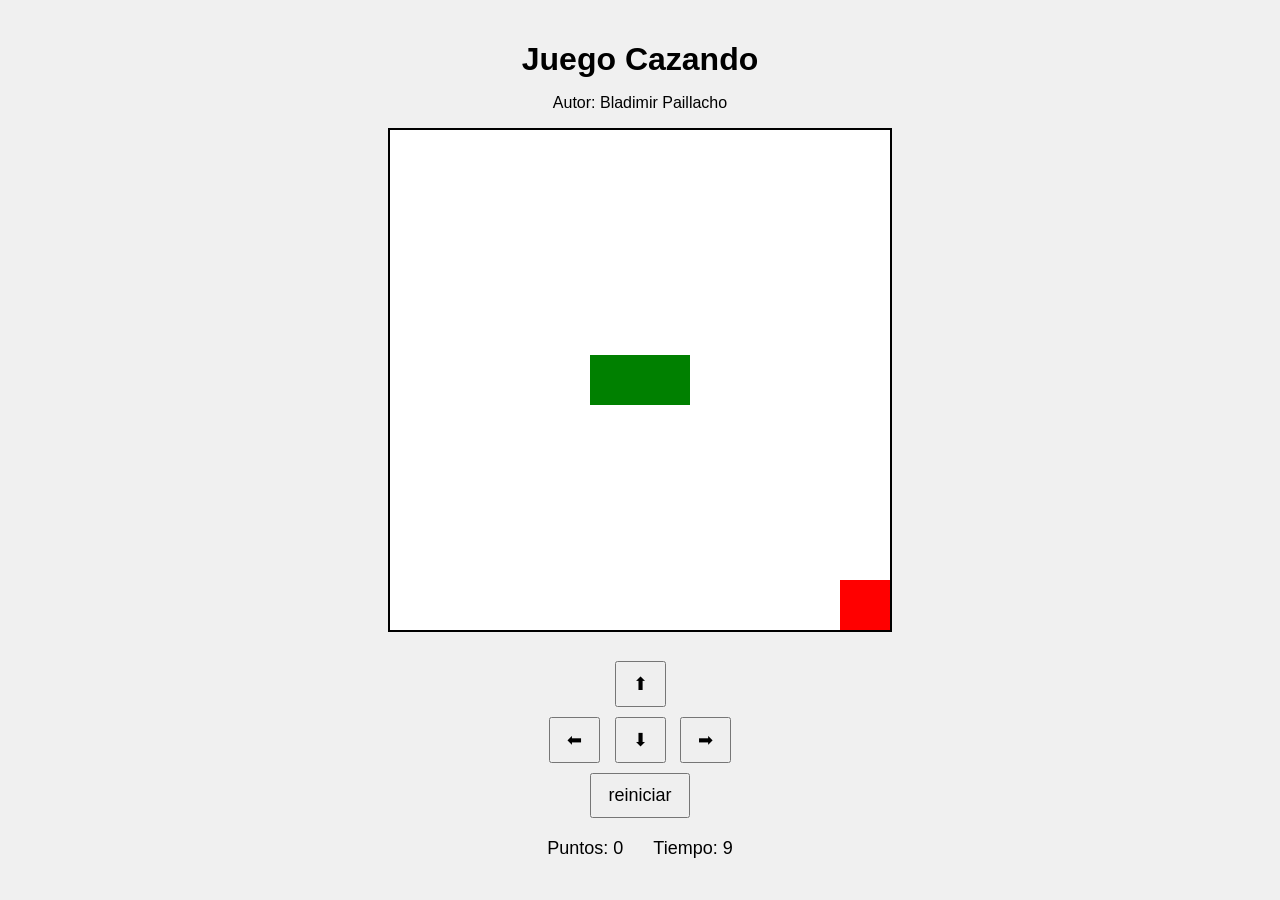
==== index.html @ b953b08d "renombrar cazandohtml por index html" ====
<!DOCTYPE html>
<html>
<head>
  <title>Juego Cazando</title>
  <link rel="stylesheet" href="cazando.css"/>
  <script src="utilitarios.js"></script>

</head>
<body onload ="iniciarJuego()">

  <h1>Juego Cazando</h1>
  <p>Autor: Bladimir Paillacho </p>
  <canvas id ="areaJuego" width="500" height="500"></canvas>


  <div class="controles">
    <button onclick="moverArriba()">⬆</button>
    <br>
    <button onclick="moverIzquierda()">⬅</button>
    <button onclick="moverAbajo()">⬇</button>
    <button onclick="moverDerecha()">➡</button>

    </div>

    <button onclick="reiniciar()">reiniciar</button>

  <div class="panel">
    <span>Puntos: <span id="puntos">0</span></span>
    <span>Tiempo: <span id="tiempo">10</span></span>
  </div>

  <p id="mensaje"></p>
  <script src="cazando.js"></script>
</body>
</html>
---- cazando.css ----
body {
  text-align: center;
  font-family: Arial, sans-serif;
  background: #f0f0f0;
  margin: 0;
  padding: 20px;
}

h1 {
  margin-bottom: 5px;
}

.panel {
  margin: 15px 0;
  font-size: 18px;
  display: flex;
  justify-content: center;
  gap: 30px;
}

canvas {
  background: white;
  border: 2px solid black;
}

.controles {
  margin-top: 20px;
}

button {
  margin: 5px;
  padding: 10px 16px;
  font-size: 18px;
  cursor: pointer;
}

#mensaje {
  font-size: 20px;
  font-weight: bold;
  color: darkred;
  margin-top: 15px;
}
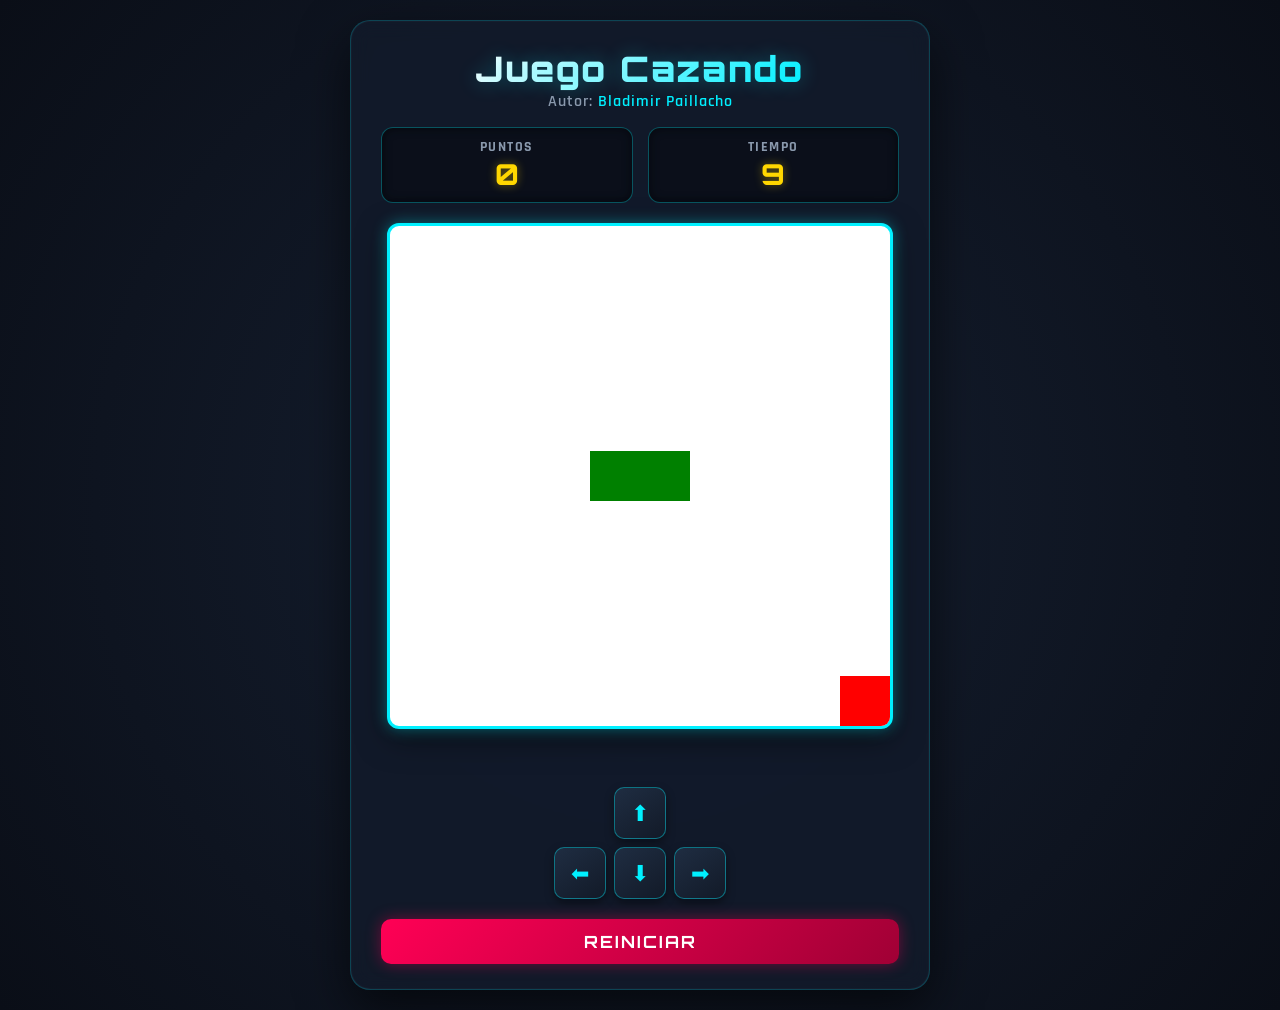
==== commit 48965f2e: "mejoras con ia" ====
--- a/index.html
+++ b/index.html
@@ -1,35 +1,64 @@
 <!DOCTYPE html>
-<html>
+<html lang="es">
 <head>
+  <meta charset="UTF-8"> <!-- Línea agregada: Soporte de caracteres especiales -->
+  <meta name="viewport" content="width=device-width, initial-scale=1.0"> <!-- Línea agregada: Adaptabilidad a móviles y tablets -->
   <title>Juego Cazando</title>
+  <!-- Fuentes modernas desde Google Fonts -->
+  <link rel="preconnect" href="https://fonts.googleapis.com">
+  <link rel="preconnect" href="https://fonts.gstatic.com" crossorigin>
+  <link href="https://fonts.googleapis.com/css2?family=Orbitron:wght@600;800;900&family=Rajdhani:wght@500;600;700&display=swap" rel="stylesheet">
   <link rel="stylesheet" href="cazando.css"/>
   <script src="utilitarios.js"></script>
+</head>
+<body onload="iniciarJuego()">
 
-</head>
-<body onload ="iniciarJuego()">
+  <!-- Línea modificada: Se creó un contenedor global 'game-wrapper' para centrar el juego en pantalla -->
+  <div class="game-wrapper">
 
-  <h1>Juego Cazando</h1>
-  <p>Autor: Bladimir Paillacho </p>
-  <canvas id ="areaJuego" width="500" height="500"></canvas>
+    <!-- Línea modificada: Se envolvió el título y autor en un encabezado visual -->
+    <header class="game-header">
+      <h1 class="game-title">Juego Cazando</h1>
+      <p class="author">Autor: <span>Bladimir Paillacho</span></p>
+    </header>
 
-
-  <div class="controles">
-    <button onclick="moverArriba()">⬆</button>
-    <br>
-    <button onclick="moverIzquierda()">⬅</button>
-    <button onclick="moverAbajo()">⬇</button>
-    <button onclick="moverDerecha()">➡</button>
-
+    <!-- Línea modificada: Se colocó el panel de estadísticas antes del canvas para mejor jerarquía visual -->
+    <div class="panel">
+      <div class="stat-card">
+        <span class="stat-label">Puntos</span>
+        <span id="puntos" class="stat-value">0</span>
+      </div>
+      <div class="stat-card">
+        <span class="stat-label">Tiempo</span>
+        <span id="tiempo" class="stat-value">10</span>
+      </div>
     </div>
 
-    <button onclick="reiniciar()">reiniciar</button>
+    <!-- Línea modificada: Se envolvió el canvas en un marco cibernético sin alterar sus atributos ID, width ni height -->
+    <main class="canvas-container">
+      <canvas id="areaJuego" width="500" height="500"></canvas>
+      <p id="mensaje"></p>
+    </main>
 
-  <div class="panel">
-    <span>Puntos: <span id="puntos">0</span></span>
-    <span>Tiempo: <span id="tiempo">10</span></span>
-  </div>
+    <!-- Controles direccionales (Mantiene exactos todos los botones y funciones onclick) -->
+    <div class="controles">
+      <div class="dpad-row">
+        <button onclick="moverArriba()" class="btn-dpad">⬆</button>
+      </div>
+      <div class="dpad-row">
+        <button onclick="moverIzquierda()" class="btn-dpad">⬅</button>
+        <button onclick="moverAbajo()" class="btn-dpad">⬇</button>
+        <button onclick="moverDerecha()" class="btn-dpad">➡</button>
+      </div>
+    </div>
 
-  <p id="mensaje"></p>
+    <!-- Botón de Reinicio (Mantiene idéntico el evento onclick) -->
+    <div class="actions-container">
+      <button onclick="reiniciar()" class="btn-reset">Reiniciar</button>
+    </div>
+
+  </div> <!-- Fin de game-wrapper -->
+
   <script src="cazando.js"></script>
 </body>
 </html>
--- a/cazando.css
+++ b/cazando.css
@@ -1,42 +1,258 @@
+/* ==========================================================================
+   RESET & VARIABLES GLOBALES
+   ========================================================================== */
+* {
+  margin: 0;
+  padding: 0;
+  box-sizing: border-box;
+}
+
+:root {
+  --bg-dark: #0a0e17;
+  --panel-bg: rgba(18, 26, 43, 0.85);
+  --primary-accent: #00f0ff;
+  --secondary-accent: #ff0055;
+  --gold-accent: #ffd700;
+  --text-main: #f0f4f8;
+  --text-muted: #8a99ad;
+  --font-game: 'Orbitron', sans-serif;
+  --font-ui: 'Rajdhani', sans-serif;
+  --glow-cyan: 0 0 15px rgba(0, 240, 255, 0.4);
+  --glow-red: 0 0 15px rgba(255, 0, 85, 0.4);
+}
+
 body {
+  background: radial-gradient(circle at center, #162032 0%, var(--bg-dark) 100%);
+  color: var(--text-main);
+  font-family: var(--font-ui);
+  min-height: 100vh;
+  display: flex;
+  justify-content: center;
+  align-items: center;
+  padding: 20px;
+}
+
+/* ==========================================================================
+   CONTENEDOR Y ESTRUCTURA GENERAL
+   ========================================================================== */
+.game-wrapper {
+  background: var(--panel-bg);
+  backdrop-filter: blur(10px);
+  border: 1px solid rgba(0, 240, 255, 0.2);
+  border-radius: 20px;
+  padding: 25px 30px;
+  box-shadow: 0 20px 50px rgba(0, 0, 0, 0.6), inset 0 0 2px rgba(255, 255, 255, 0.1);
+  display: flex;
+  flex-direction: column;
+  align-items: center;
+  max-width: 580px;
+  width: 100%;
+}
+
+/* Encabezado */
+.game-header {
   text-align: center;
-  font-family: Arial, sans-serif;
-  background: #f0f0f0;
-  margin: 0;
-  padding: 20px;
-}
-
-h1 {
-  margin-bottom: 5px;
-}
-
+  margin-bottom: 15px;
+}
+
+.game-title {
+  font-family: var(--font-game);
+  font-size: 2.2rem;
+  font-weight: 900;
+  letter-spacing: 2px;
+  background: linear-gradient(135deg, #ffffff 0%, var(--primary-accent) 100%);
+  -webkit-background-clip: text;
+  -webkit-text-fill-color: transparent;
+  text-shadow: 0 0 20px rgba(0, 240, 255, 0.3);
+}
+
+.author {
+  color: var(--text-muted);
+  font-size: 1rem;
+  font-weight: 600;
+  letter-spacing: 1px;
+}
+
+.author span {
+  color: var(--primary-accent);
+}
+
+/* ==========================================================================
+   PANEL DE MÉTRICAS (PUNTOS Y TIEMPO)
+   ========================================================================== */
 .panel {
-  margin: 15px 0;
-  font-size: 18px;
+  display: flex;
+  justify-content: space-around;
+  width: 100%;
+  margin-bottom: 20px;
+  gap: 15px;
+}
+
+.stat-card {
+  background: rgba(10, 14, 23, 0.8);
+  border: 1px solid rgba(0, 240, 255, 0.3);
+  border-radius: 12px;
+  padding: 10px 20px;
+  flex: 1;
+  display: flex;
+  flex-direction: column;
+  align-items: center;
+  box-shadow: inset 0 0 10px rgba(0, 0, 0, 0.5);
+}
+
+.stat-label {
+  font-size: 0.85rem;
+  text-transform: uppercase;
+  color: var(--text-muted);
+  letter-spacing: 1.5px;
+  font-weight: 700;
+}
+
+.stat-value {
+  font-family: var(--font-game);
+  font-size: 1.8rem;
+  font-weight: 800;
+  color: var(--gold-accent);
+  text-shadow: 0 0 10px rgba(255, 215, 0, 0.4);
+}
+
+/* ==========================================================================
+   ÁREA DE JUEGO (CANVAS & MENSAJES)
+   ========================================================================== */
+.canvas-container {
+  position: relative;
+  display: flex;
+  flex-direction: column;
+  align-items: center;
+  width: 100%;
+}
+
+canvas#areaJuego {
+  background: #ffffff;
+  border-radius: 12px;
+  border: 3px solid var(--primary-accent);
+  box-shadow: var(--glow-cyan), 0 10px 30px rgba(0, 0, 0, 0.5);
+  max-width: 100%;
+  height: auto;
+  aspect-ratio: 1 / 1;
+}
+
+/* Mensaje emergente o final de partida */
+#mensaje {
+  font-family: var(--font-game);
+  font-size: 1.2rem;
+  font-weight: 800;
+  color: var(--secondary-accent);
+  text-shadow: var(--glow-red);
+  margin-top: 15px;
+  min-height: 28px;
+  text-transform: uppercase;
+  letter-spacing: 1px;
+}
+
+/* ==========================================================================
+   CONTROLES D-PAD Y BOTONES
+   ========================================================================== */
+.controles {
+  margin-top: 15px;
+  display: flex;
+  flex-direction: column;
+  align-items: center;
+  gap: 8px;
+}
+
+.dpad-row {
   display: flex;
   justify-content: center;
-  gap: 30px;
-}
-
-canvas {
-  background: white;
-  border: 2px solid black;
-}
-
-.controles {
+  gap: 8px;
+}
+
+.btn-dpad {
+  background: linear-gradient(145deg, #1f2d42, #121a28);
+  color: var(--primary-accent);
+  border: 1px solid rgba(0, 240, 255, 0.4);
+  border-radius: 10px;
+  width: 52px;
+  height: 52px;
+  font-size: 1.4rem;
+  cursor: pointer;
+  display: flex;
+  justify-content: center;
+  align-items: center;
+  transition: all 0.15s ease;
+  box-shadow: 0 4px 10px rgba(0, 0, 0, 0.4);
+}
+
+.btn-dpad:hover {
+  background: var(--primary-accent);
+  color: var(--bg-dark);
+  box-shadow: var(--glow-cyan);
+  transform: translateY(-2px);
+}
+
+.btn-dpad:active {
+  transform: translateY(1px);
+  box-shadow: none;
+}
+
+.actions-container {
   margin-top: 20px;
-}
-
-button {
-  margin: 5px;
-  padding: 10px 16px;
-  font-size: 18px;
+  width: 100%;
+}
+
+.btn-reset {
+  width: 100%;
+  background: linear-gradient(135deg, var(--secondary-accent) 0%, #a00035 100%);
+  color: #ffffff;
+  font-family: var(--font-game);
+  font-size: 1.05rem;
+  font-weight: 700;
+  text-transform: uppercase;
+  letter-spacing: 2px;
+  padding: 12px 20px;
+  border: none;
+  border-radius: 10px;
   cursor: pointer;
-}
-
-#mensaje {
-  font-size: 20px;
-  font-weight: bold;
-  color: darkred;
-  margin-top: 15px;
+  box-shadow: var(--glow-red);
+  transition: all 0.2s ease;
+}
+
+.btn-reset:hover {
+  filter: brightness(1.2);
+  transform: translateY(-2px);
+  box-shadow: 0 0 20px rgba(255, 0, 85, 0.7);
+}
+
+.btn-reset:active {
+  transform: translateY(1px);
+}
+
+/* Focus accesible para teclado */
+button:focus-visible {
+  outline: 2px solid var(--primary-accent);
+  outline-offset: 3px;
+}
+
+/* ==========================================================================
+   ADAPTABILIDAD RESPONSIVE (MÓVILES Y TABLETS)
+   ========================================================================== */
+@media (max-width: 550px) {
+  .game-wrapper {
+    padding: 18px 15px;
+    border-radius: 15px;
+  }
+
+  .game-title {
+    font-size: 1.7rem;
+  }
+
+  .stat-value {
+    font-size: 1.4rem;
+  }
+
+  .btn-dpad {
+    width: 46px;
+    height: 46px;
+    font-size: 1.2rem;
+  }
 }
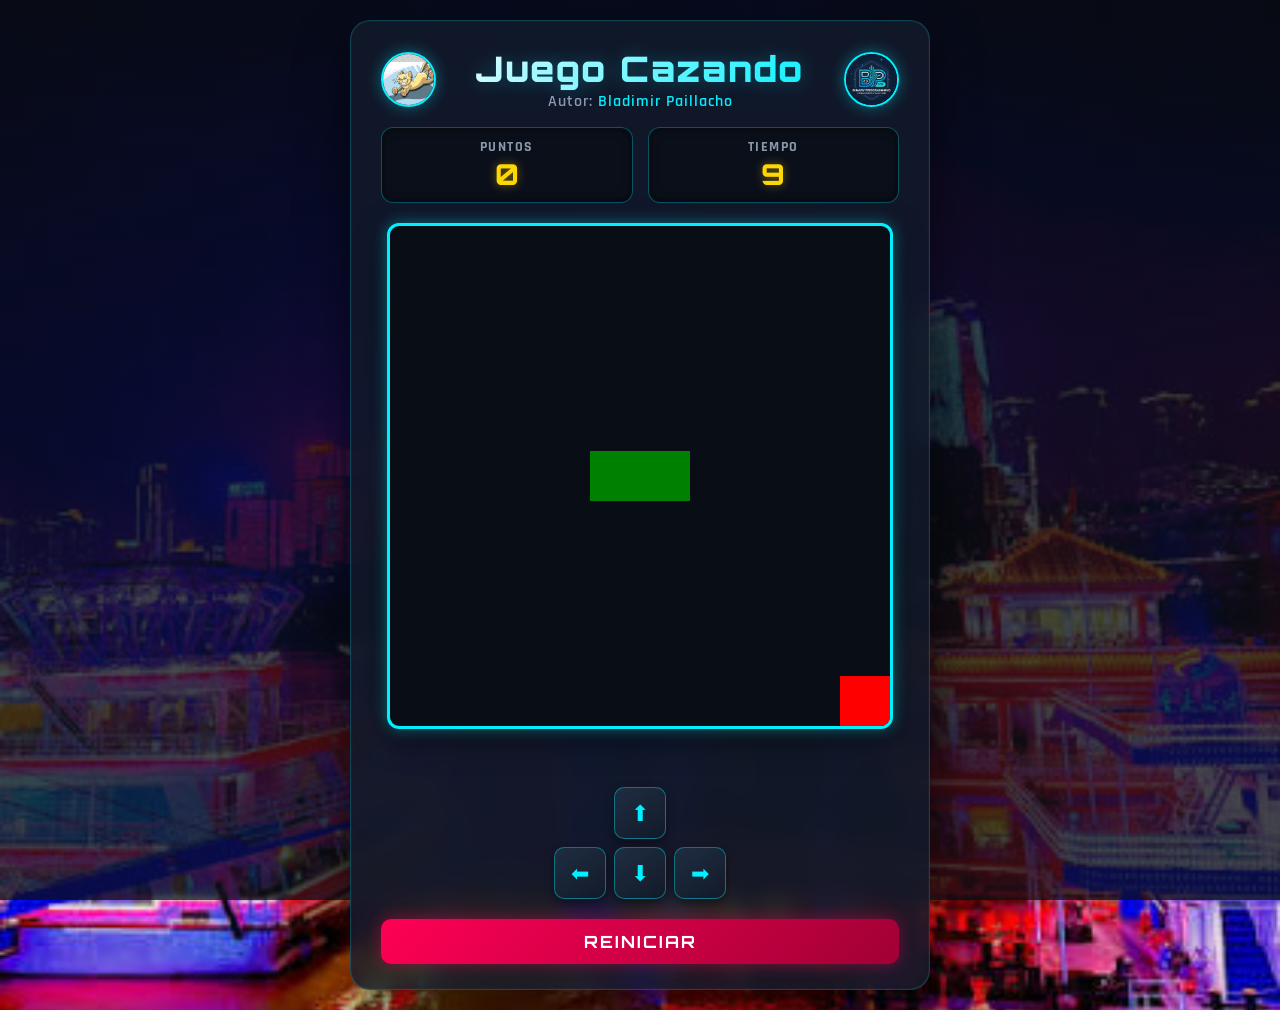
==== commit f08f83f6: "Parte 2: imágenes, fondo y logo" ====
--- a/index.html
+++ b/index.html
@@ -16,10 +16,14 @@
   <!-- Línea modificada: Se creó un contenedor global 'game-wrapper' para centrar el juego en pantalla -->
   <div class="game-wrapper">
 
-    <!-- Línea modificada: Se envolvió el título y autor en un encabezado visual -->
+    <!-- Encabezado con imágenes de gato.jpg y logo.jpg -->
     <header class="game-header">
-      <h1 class="game-title">Juego Cazando</h1>
-      <p class="author">Autor: <span>Bladimir Paillacho</span></p>
+      <img src="gato.jpg" alt="Gato" class="header-img header-img-left">
+      <div class="header-title-container">
+        <h1 class="game-title">Juego Cazando</h1>
+        <p class="author">Autor: <span>Bladimir Paillacho</span></p>
+      </div>
+      <img src="logo.jpg" alt="Logo" class="header-img header-img-right">
     </header>
 
     <!-- Línea modificada: Se colocó el panel de estadísticas antes del canvas para mejor jerarquía visual -->
--- a/cazando.css
+++ b/cazando.css
@@ -22,7 +22,11 @@
 }
 
 body {
-  background: radial-gradient(circle at center, #162032 0%, var(--bg-dark) 100%);
+  background-image: linear-gradient(rgba(10, 14, 23, 0.75), rgba(10, 14, 23, 0.75)), url('ciudad.jpg');
+  background-size: cover;
+  background-position: center;
+  background-repeat: no-repeat;
+  background-attachment: fixed;
   color: var(--text-main);
   font-family: var(--font-ui);
   min-height: 100vh;
@@ -51,8 +55,26 @@
 
 /* Encabezado */
 .game-header {
+  display: flex;
+  align-items: center;
+  justify-content: space-between;
+  width: 100%;
+  margin-bottom: 15px;
+  gap: 10px;
+}
+
+.header-title-container {
   text-align: center;
-  margin-bottom: 15px;
+  flex: 1;
+}
+
+.header-img {
+  width: 55px;
+  height: 55px;
+  object-fit: cover;
+  border-radius: 50%;
+  border: 2px solid var(--primary-accent);
+  box-shadow: var(--glow-cyan);
 }
 
 .game-title {
@@ -62,6 +84,7 @@
   letter-spacing: 2px;
   background: linear-gradient(135deg, #ffffff 0%, var(--primary-accent) 100%);
   -webkit-background-clip: text;
+  background-clip: text;    
   -webkit-text-fill-color: transparent;
   text-shadow: 0 0 20px rgba(0, 240, 255, 0.3);
 }
@@ -128,7 +151,7 @@
 }
 
 canvas#areaJuego {
-  background: #ffffff;
+  background: #080d16;
   border-radius: 12px;
   border: 3px solid var(--primary-accent);
   box-shadow: var(--glow-cyan), 0 10px 30px rgba(0, 0, 0, 0.5);
@@ -243,7 +266,12 @@
   }
 
   .game-title {
-    font-size: 1.7rem;
+    font-size: 1.5rem;
+  }
+
+  .header-img {
+    width: 42px;
+    height: 42px;
   }
 
   .stat-value {
